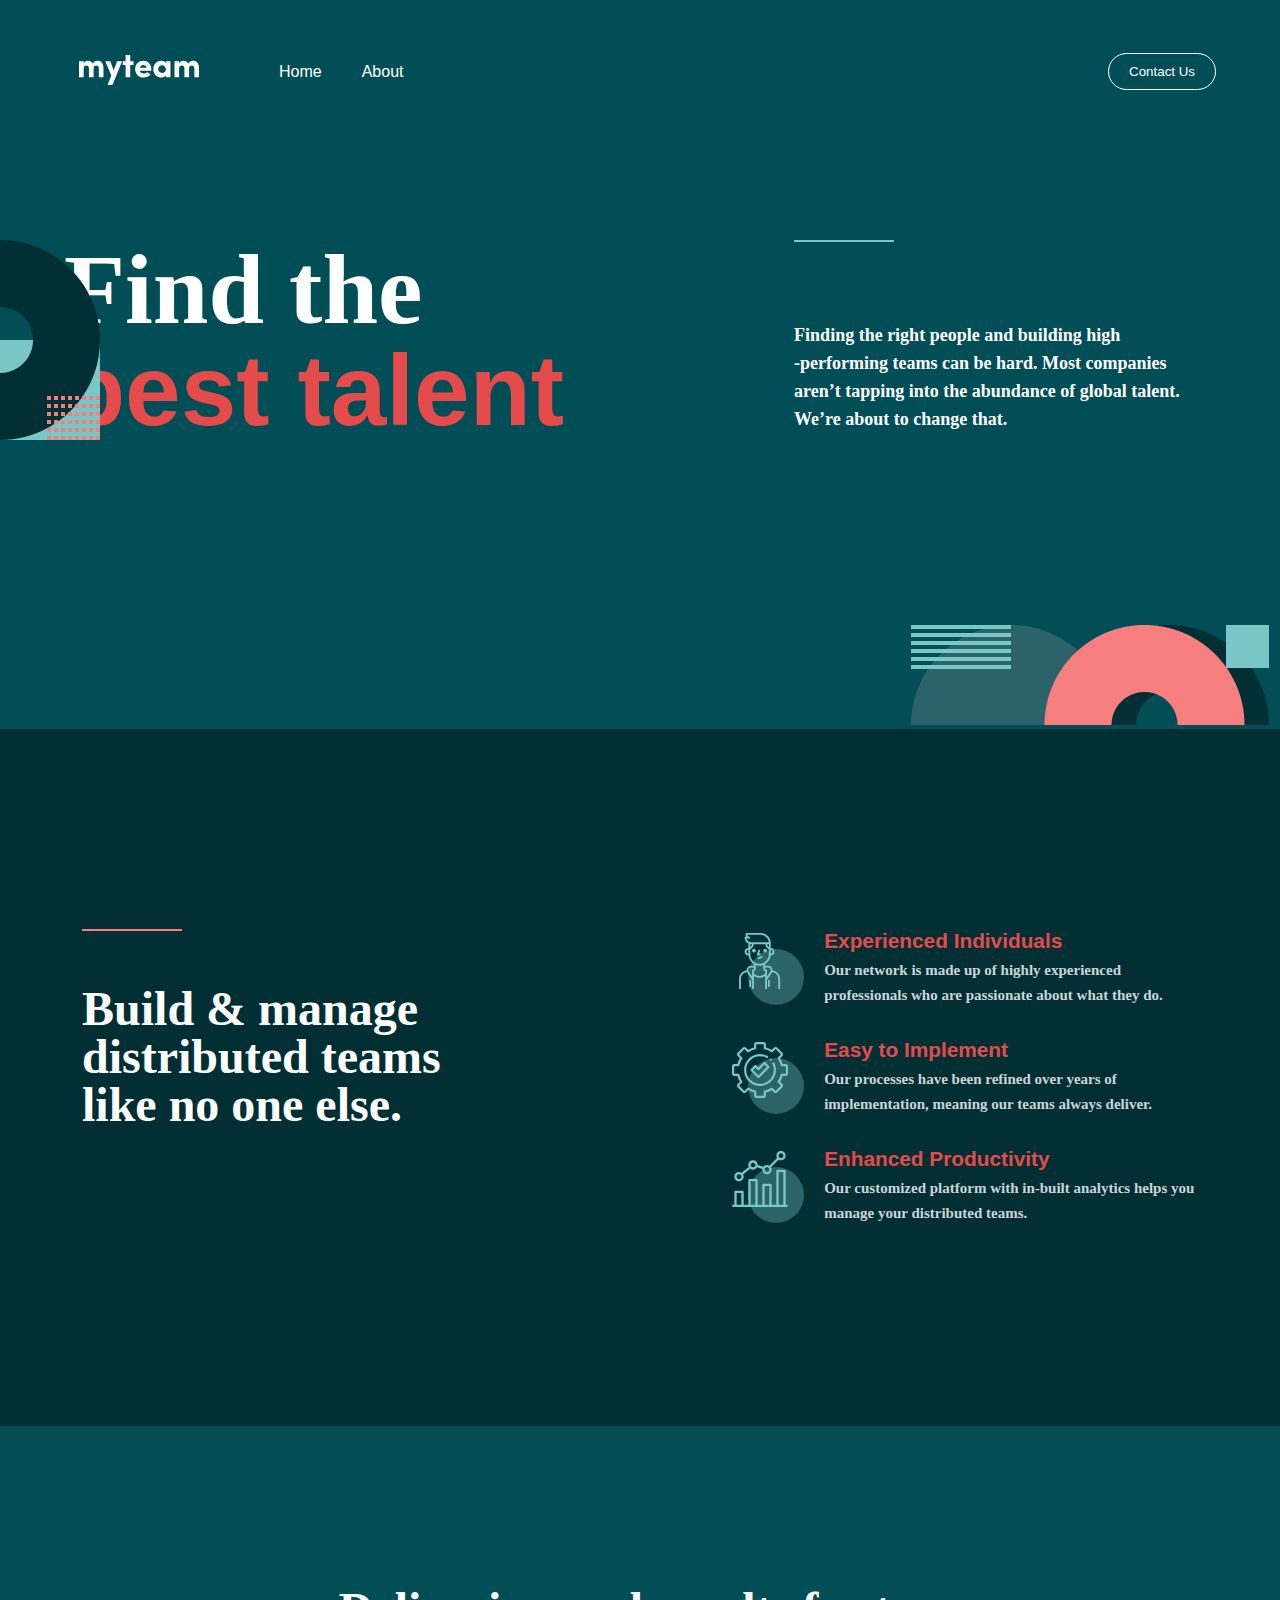
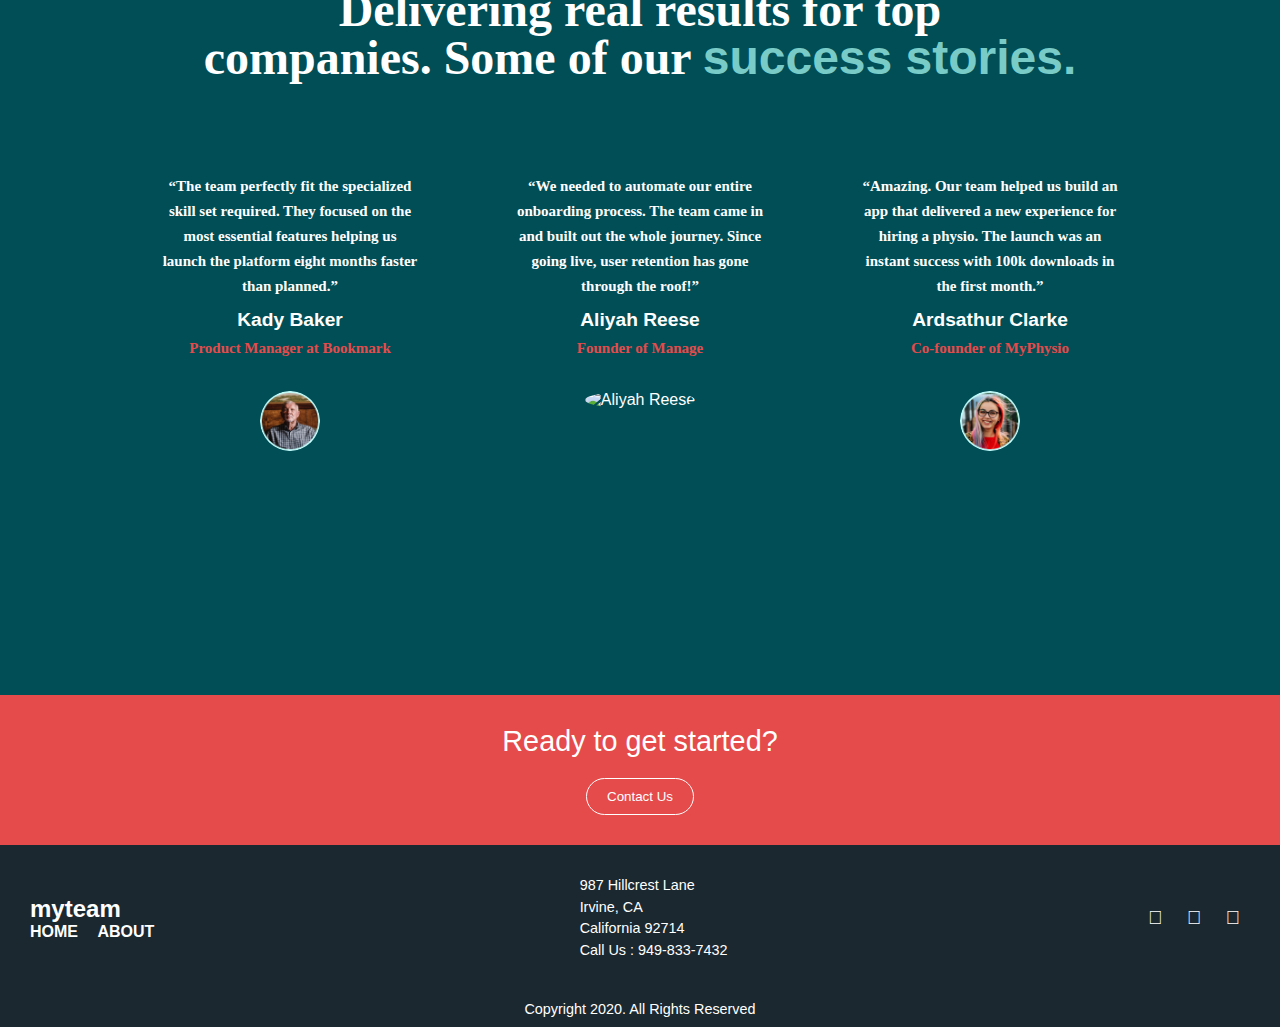
==== index.html @ 4fe640e7 "added" ====
<!DOCTYPE html>
<html lang="en">
  <head>
    <meta charset="UTF-8" />
    <meta name="viewport" content="width=device-width, initial-scale=1.0" />
    <title>MyTeam</title>
    <link rel="stylesheet" href="style.css" />
  </head>
  <body>
    <header class="container">
      <nav class="navbar">
        <div class="nav-links">
          <a href="./index.html"
            ><img src="./img//myteam 2.svg" alt="myteam logo" class="logo"
          /></a>
          <a class="link" href="#">Home</a>
          <a class="link" href="#">About</a>
        </div>
        <button class="contact-button">Contact Us</button>
      </nav>
    </header>

    <main class="main-content">
      <section class="intro container">
        <h1>
          Find the <br />
          <span class="highlight">best talent</span>
        </h1>
        <img class="headerAbsolute" src="./img/Group 8.png" alt="" />
        <div class="card2_wr">
          <div class="line"></div>
          <p class="intro-text">
            Finding the right people and building high <br />-performing teams
            can be hard. Most companies <br />
            aren’t tapping into the abundance of global talent. <br />
            We’re about to change that.
          </p>
        </div>
      </section>
      <img class="headerBA" src="./img/headerBottomAbsolute.png" alt="" />

      <section class="features">
        <div class="card3 container">
          <div class="line-wr">
            <div class="line line2"></div>
            <h2>
              Build & manage distributed teams <br />
              like no one else.
            </h2>
          </div>

          <div class="feature-list">
            <div class="feature-item">
              <img
                src="./img/1.svg"
                alt="Experienced Individuals Icon"
                class="feature-icon"
              />
              <div class="feature-content">
                <h3>Experienced Individuals</h3>
                <p>
                  Our network is made up of highly experienced professionals who
                  are passionate about what they do.
                </p>
              </div>
            </div>
            <div class="feature-item">
              <img
                src="./img/2.svg"
                alt="Easy to Implement Icon"
                class="feature-icon"
              />
              <div class="feature-content">
                <h3>Easy to Implement</h3>
                <p>
                  Our processes have been refined over years of implementation,
                  meaning our teams always deliver.
                </p>
              </div>
            </div>
            <div class="feature-item">
              <img
                src="./img/3.svg"
                alt="Enhanced Productivity Icon"
                class="feature-icon"
              />
              <div class="feature-content">
                <h3>Enhanced Productivity</h3>
                <p>
                  Our customized platform with in-built analytics helps you
                  manage your distributed teams.
                </p>
              </div>
            </div>
          </div>
        </div>
      </section>

      <section class="testimonials container">
        <h2>
          Delivering real results for top <br />
          companies. Some of our <span class="success">success stories.</span>
        </h2>
        <div class="testimonial-list">
          <div class="testimonial-item">
            <p>
              “The team perfectly fit the specialized skill set required. They
              focused on the most essential features helping us launch the
              platform eight months faster than planned.”
            </p>
            <h4 class="success">Kady Baker</h4>
            <p class="position">Product Manager at Bookmark</p>
            <img
              src="./img/profileImg1.png"
              alt="Kady Baker"
              class="profile-image"
            />
          </div>
          <div class="testimonial-item">
            <p>
              “We needed to automate our entire onboarding process. The team
              came in and built out the whole journey. Since going live, user
              retention has gone through the roof!”
            </p>
            <h4 class="success">Aliyah Reese</h4>
            <p class="position">Founder of Manage</p>
            <img src="./img/" alt="Aliyah Reese" class="profile-image" />
          </div>
          <div class="testimonial-item">
            <p>
              “Amazing. Our team helped us build an app that delivered a new
              experience for hiring a physio. The launch was an instant success
              with 100k downloads in the first month.”
            </p>
            <h4 class="success">Ardsathur Clarke</h4>
            <p class="position">Co-founder of MyPhysio</p>
            <img
              src="./img/profileImg3.png"
              alt="Arthur Clarke"
              class="profile-image"
            />
          </div>
        </div>
      </section>
    </main>

    <footer class="footer">
      <div class="">
        <div class="footer-content ">
          <p class="footer-heading">Ready to get started?</p>
          <button class="contact-button">Contact Us</button>
        </div>
        <div class="footer-bottom">
          <div class="footer-logo">
            <p>myteam</p>
            <nav>
              <a href="#">home</a>
              <a href="#">about</a>
            </nav>
          </div>
          <div class="footer-info">
            <p>
              987 Hillcrest Lane<br />
              Irvine, CA<br />
              California 92714<br />
              Call Us : 949-833-7432
            </p>
          </div>
          <div class="footer-social">
            <a href="#">&#xf09a;</a>
            <!-- Facebook icon -->
            <a href="#">&#xf16d;</a>
            <!-- Pinterest icon -->
            <a href="#">&#xf099;</a>
            <!-- Twitter icon -->
          </div>
        </div>
        <p class="footer-copyright">Copyright 2020. All Rights Reserved</p>
      </div>
    </footer>
  </body>
</html>
---- style.css ----
* {
  margin: 0;
  padding: 0;
  box-sizing: border-box;
  font-family: Arial, sans-serif;
}

body {
  background-color: #014e56;
  color: #ffffff;
}

.container {
  width: 90%;
  max-width: 1200px;
  margin: 0 auto;
}

.navbar {
  display: flex;
  justify-content: space-between;
  align-items: center;
  margin-top: 33px;
  padding: 20px 0;
}

.logo {
  width: 120px;
  margin-right: 40px;
  cursor: pointer;
}

.nav-links a {
  margin: 0 15px;
  text-decoration: none;
  color: #ffffff;
}
.headerBA {
  margin-top: 183px;
  margin-left: 900px;
}
.contact-button {
  background-color: transparent;
  border: 1px solid #ffffff;
  padding: 10px 20px;
  color: #ffffff;
  cursor: pointer;
  border-radius: 50px;
  transition: all 0.5s;
}
.contact-button:hover {
  background: white;
  color: black;
}
.nav-links {
  display: flex;
  align-items: center;
  gap: 10px;
}
.main-content {
  text-align: center;
  padding: 60px 0;
  margin-top: 70px;
}
.headerAbsolute {
  position: absolute;
  left: 0;
}
.intro h1 {
  font-family: Livvic;
  font-size: 100px;
  font-weight: 700;
  line-height: 100px;
  text-align: left;
}
.intro {
  display: flex;
  gap: 230px;
}
.intro .highlight {
  color: #e54b4b;
}

.intro-text {
  font-family: Livvic;
  font-size: 18px;
  font-weight: 600;
  line-height: 28px;
  text-align: left;
}
.line {
  width: 100px;
  height: 2px;
  background: #79c8c7;
}

.card2_wr {
  display: flex;
  flex-direction: column;
  gap: 79px;
}
.link:hover {
  color: #f67e7e;
}
.link {
  transition: all 0.5s;
}
.features {
  background-color: #012f34;
  padding: 200px 20px;
  color: #ffffff;
  text-align: left;
}

.features h2 {
  font-size: 2em;
  color: #ffffff;
  margin-bottom: 40px;
  text-align: center;
}
.line2 {
  background: #f67e7e;
}
.line-wr h2 {
  font-size: 48px;
  font-weight: 700;
  line-height: 48px;
  text-align: left;
}

.feature-list {
  display: flex;
  flex-direction: column;
  gap: 30px;
  align-items: flex-start;
}

.feature-item {
  display: flex;
  align-items: center;
}

.feature-icon {
  width: 72px;
  height: 72px;
  margin-right: 20px;
}

.feature-content h3 {
  font-size: 1.3em;
  color: #e54b4b;
  margin-bottom: 5px;
}

.feature-content p {
  font-family: Livvic;
  font-size: 15px;
  font-weight: 600;
  line-height: 25px;
  text-align: left;
  color: #ccd5d6;
}

.testimonials {
    padding: 160px 20px;
    color: #ffffff;
    text-align: center;
  }
  
  .testimonials h2 {
    font-family: Livvic;
    font-size: 48px;
    font-weight: 700;
    line-height: 48px;
    text-align: center;
    
  }
  
  .testimonial-list {
    display: flex;
    flex-direction: row;
    justify-content: space-between;
    gap: 30px;
    max-width: 1000px;
    margin: 0 auto;
  }
  
  .testimonial-item {
    padding: 20px;
    margin-top: 72px;
    border-radius: 10px;
    width: 100%;
    max-width: 300px;
    text-align: center;
    position: relative;
  }


  
  .testimonial-item p {
    font-family: Livvic;
    font-size: 15px;
    font-weight: 600;
    line-height: 25px;
    text-align: center;
    
  }
  .success{
    color: #79cbc7
  }
  .testimonial-item h4 {
    font-size: 1.2em;
    color: #ffffff;
    margin: 10px 0 5px;
  }
  
  .position {
    color: #e54b4b;
    font-size: 0.9em;
    margin-bottom: 20px;
  }
  
  .profile-image {
    width: 60px;
    height: 60px;
    border-radius: 50%;
    margin-top: 10px;
    object-fit: cover;
  }
  

/* Footer Styling */
.footer {
    font-family: Arial, sans-serif;
    color: #ffffff;
  }
  
  .footer-content {
    background-color: #e54b4b;
    text-align: center;
    padding: 30px 0;
  }
  
  .footer-heading {
    font-size: 1.8em;
    margin-bottom: 20px;
  }
  

  
  .footer-bottom {
    display: flex;
    justify-content: space-between;
    align-items: center;
    background-color: #1c2830;
    padding: 30px;
  }
  
  .footer-logo p {
    font-size: 1.5em;
    font-weight: bold;
    margin: 0;
  }
  
  .footer-logo nav a {
    color: #ffffff;
    text-decoration: none;
    margin-right: 15px;
    text-transform: uppercase;
    font-weight: bold;
  }
  
  .footer-info {
    font-size: 0.9em;
    line-height: 1.5;
  }
  
  .footer-social a {
    color: #ffffff;
    font-size: 1.2em;
    margin: 0 10px;
    text-decoration: none;
  }
  
  .footer-social a::before {
    font-family: FontAwesome;
  }
  
  .footer-social a:hover {
    color: #e54b4b;
  }
  
  .footer-copyright {
    text-align: center;
    background-color: #1c2830;
    color: #ffffff;
    padding: 10px;
    font-size: 0.9em;
  }
  
.card3 {
  display: flex;
  gap: 200px;
}
.card3 h2 {
  font-family: Livvic;
  font-size: 48px;
  font-weight: 700;
  line-height: 48px;
  text-align: left;
}
.line-wr {
  display: flex;
  flex-direction: column;
  gap: 54px;
}
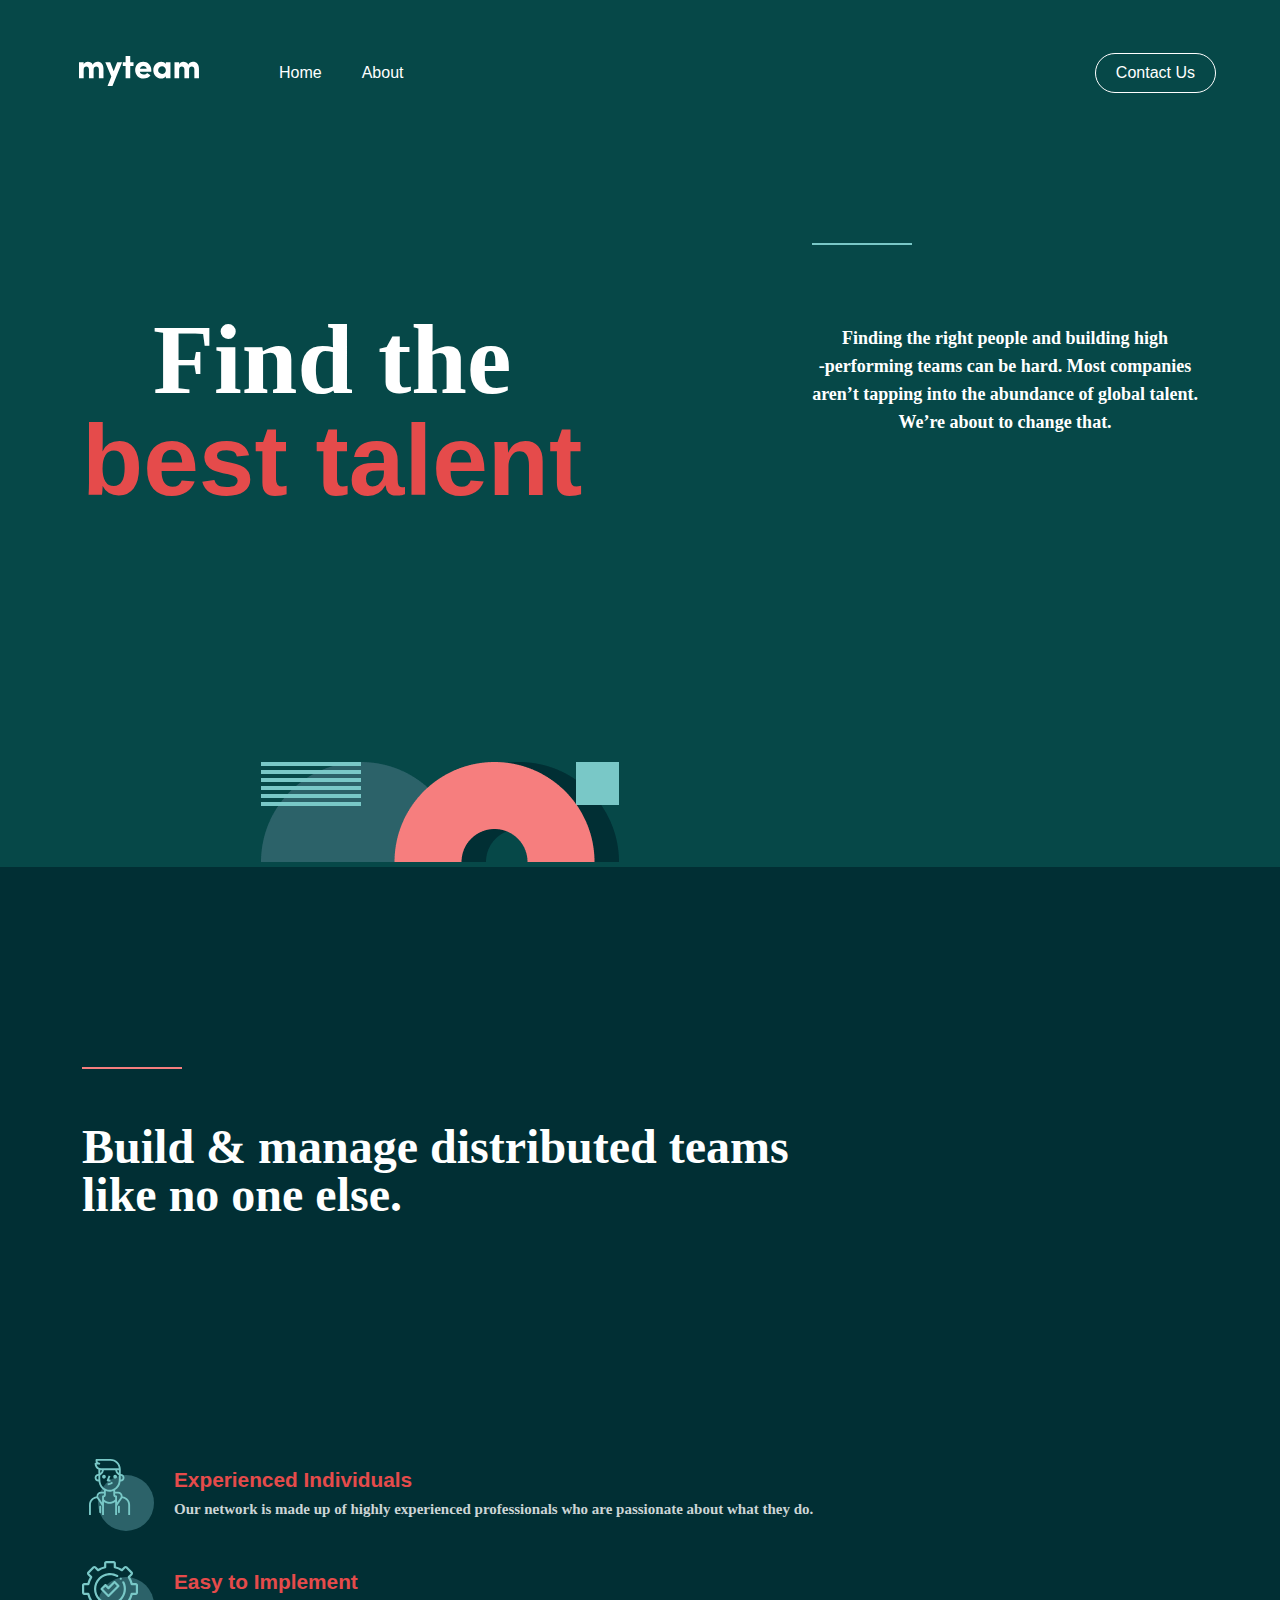
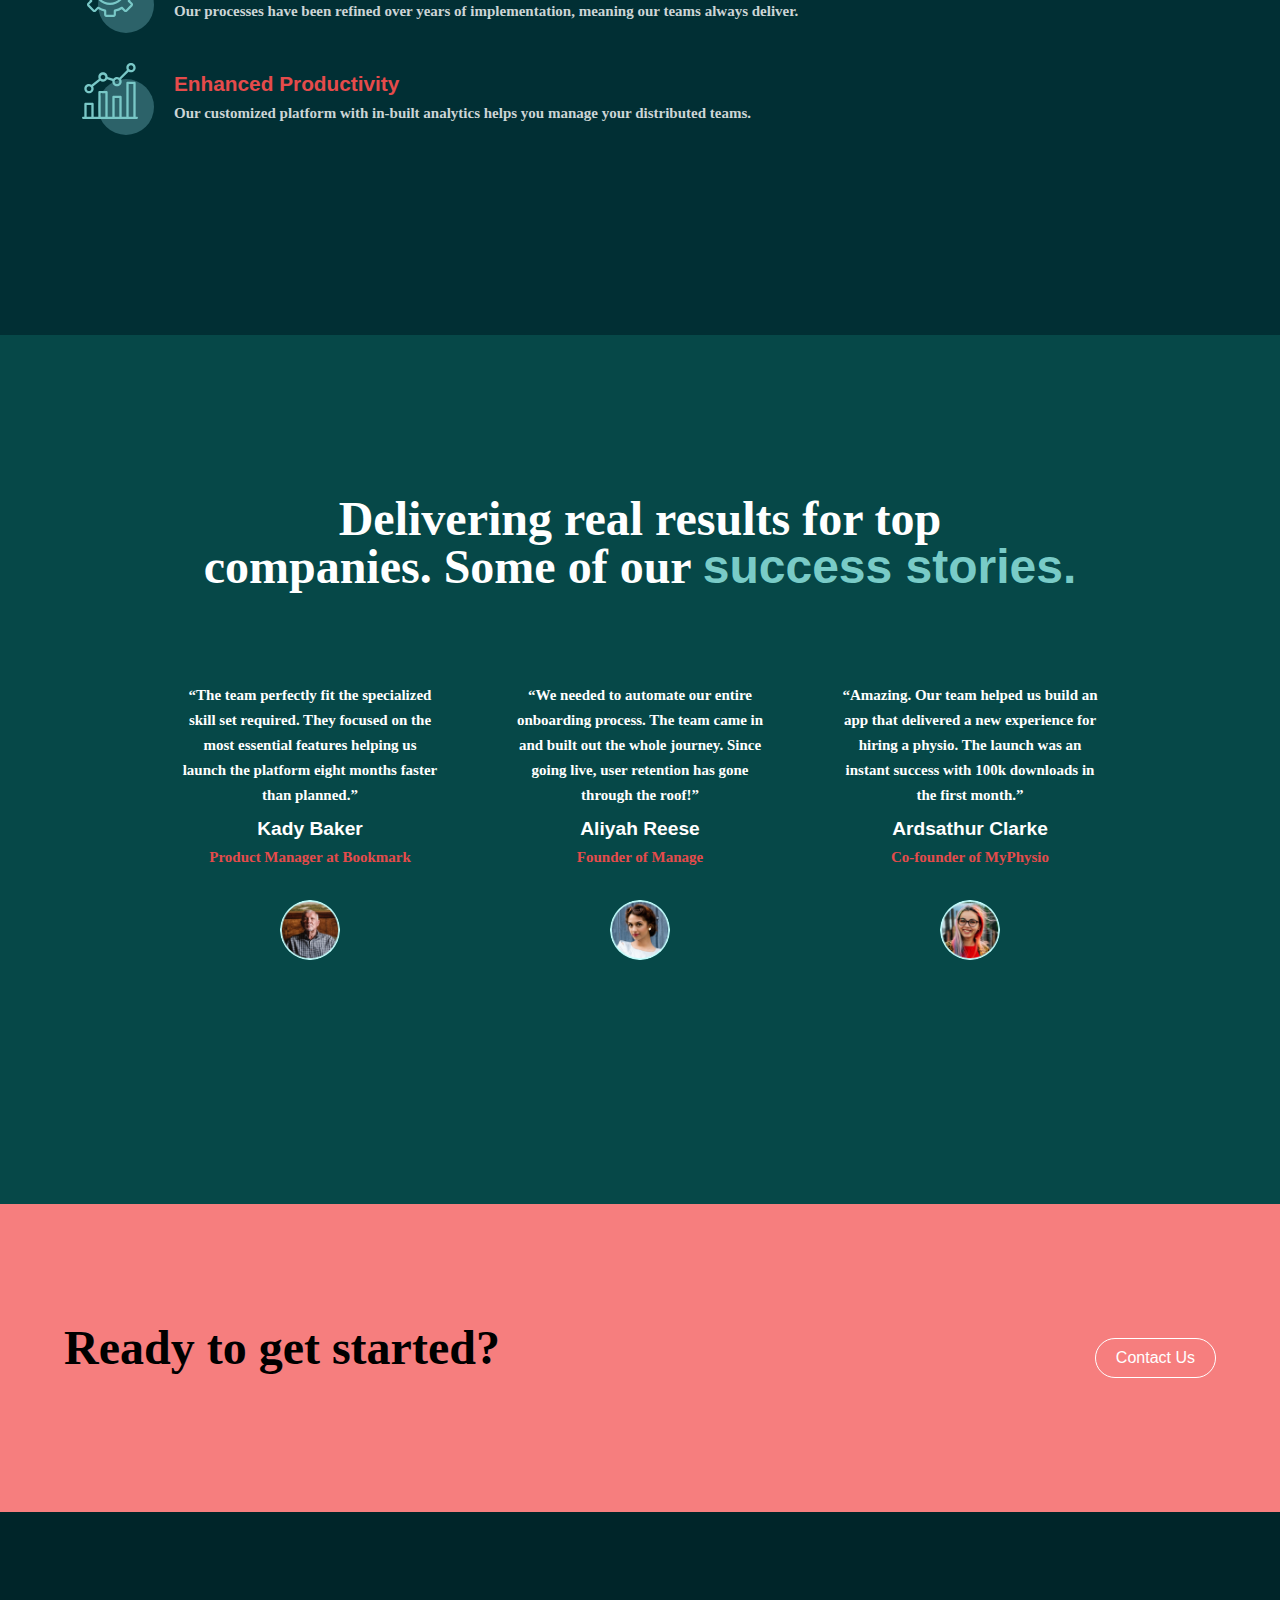
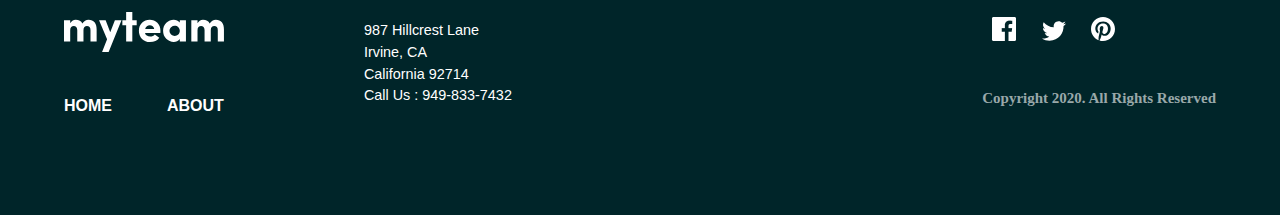
==== commit ba4dc0b7: "added full" ====
--- a/index.html
+++ b/index.html
@@ -5,6 +5,7 @@
     <meta name="viewport" content="width=device-width, initial-scale=1.0" />
     <title>MyTeam</title>
     <link rel="stylesheet" href="style.css" />
+    <link rel="stylesheet" href="./normalize.css">
   </head>
   <body>
     <header class="container">
@@ -13,10 +14,10 @@
           <a href="./index.html"
             ><img src="./img//myteam 2.svg" alt="myteam logo" class="logo"
           /></a>
-          <a class="link" href="#">Home</a>
-          <a class="link" href="#">About</a>
-        </div>
-        <button class="contact-button">Contact Us</button>
+          <a class="link" href="./index.html">Home</a>
+          <a class="link" href="./about.html">About</a>
+        </div>
+       <a href="./contact.html"><button class="contact-button">Contact Us</button></a> 
       </nav>
     </header>
 
@@ -124,7 +125,7 @@
             </p>
             <h4 class="success">Aliyah Reese</h4>
             <p class="position">Founder of Manage</p>
-            <img src="./img/" alt="Aliyah Reese" class="profile-image" />
+            <img src="./img/profileImg2.png" alt="Aliyah Reese" class="profile-image" />
           </div>
           <div class="testimonial-item">
             <p>
@@ -146,36 +147,65 @@
 
     <footer class="footer">
       <div class="">
-        <div class="footer-content ">
-          <p class="footer-heading">Ready to get started?</p>
-          <button class="contact-button">Contact Us</button>
-        </div>
-        <div class="footer-bottom">
-          <div class="footer-logo">
-            <p>myteam</p>
-            <nav>
-              <a href="#">home</a>
-              <a href="#">about</a>
-            </nav>
-          </div>
-          <div class="footer-info">
-            <p>
-              987 Hillcrest Lane<br />
-              Irvine, CA<br />
-              California 92714<br />
-              Call Us : 949-833-7432
-            </p>
-          </div>
+        <div class="footer-content">
+          <div class="footer-cardWr container">
+            <p class="footer-heading">Ready to get started?</p>
+            <a href="/contact.html"><button class="contact-button">Contact Us</button></a>
+          </div>
+        </div>
+        <div class="footer-bottom container">
+          <div class="foterCardWR">
+            <div class="footer-logo">
+              <img src="./img/myteam 2.svg" alt="" />
+              <nav class="footer-nav">
+                <a href="./index.html">home</a>
+                <a href="./about.html">about</a>
+              </nav>
+              <div class=" footerMedia">
+
+                <a href="https://www.facebook.com/">
+                  <img src="./img/facebook.png" alt="" />
+                </a>
+               
+                <a href="https://x.com/?lang=en">
+                  <img src="./img/twitter.svg" alt="" />
+                </a>
+                
+                <a href="https://www.pinterest.com  ">
+                  <img src="./img/pinterest.svg" alt="" />
+                </a>   
+    
+              </div>
+            </div>
+            <div class="footer-info">
+              <p>
+                987 Hillcrest Lane<br />
+                Irvine, CA<br />
+                California 92714<br />
+                Call Us : 949-833-7432
+              </p>
+            </div>
+          </div>
+
           <div class="footer-social">
-            <a href="#">&#xf09a;</a>
-            <!-- Facebook icon -->
-            <a href="#">&#xf16d;</a>
-            <!-- Pinterest icon -->
-            <a href="#">&#xf099;</a>
-            <!-- Twitter icon -->
-          </div>
-        </div>
+
+            <a href="https://www.facebook.com/">
+              <img src="./img/facebook.png" alt="" />
+            </a>
+           
+            <a href="https://x.com/?lang=en">
+              <img src="./img/twitter.svg" alt="" />
+            </a>
+            
+            <a href="https://www.pinterest.com  ">
+              <img src="./img/pinterest.svg" alt="" />
+            </a>   
         <p class="footer-copyright">Copyright 2020. All Rights Reserved</p>
+
+          </div>
+
+        </div>
+
       </div>
     </footer>
   </body>
--- a/style.css
+++ b/style.css
@@ -1,316 +1 @@
-* {
-  margin: 0;
-  padding: 0;
-  box-sizing: border-box;
-  font-family: Arial, sans-serif;
-}
-
-body {
-  background-color: #014e56;
-  color: #ffffff;
-}
-
-.container {
-  width: 90%;
-  max-width: 1200px;
-  margin: 0 auto;
-}
-
-.navbar {
-  display: flex;
-  justify-content: space-between;
-  align-items: center;
-  margin-top: 33px;
-  padding: 20px 0;
-}
-
-.logo {
-  width: 120px;
-  margin-right: 40px;
-  cursor: pointer;
-}
-
-.nav-links a {
-  margin: 0 15px;
-  text-decoration: none;
-  color: #ffffff;
-}
-.headerBA {
-  margin-top: 183px;
-  margin-left: 900px;
-}
-.contact-button {
-  background-color: transparent;
-  border: 1px solid #ffffff;
-  padding: 10px 20px;
-  color: #ffffff;
-  cursor: pointer;
-  border-radius: 50px;
-  transition: all 0.5s;
-}
-.contact-button:hover {
-  background: white;
-  color: black;
-}
-.nav-links {
-  display: flex;
-  align-items: center;
-  gap: 10px;
-}
-.main-content {
-  text-align: center;
-  padding: 60px 0;
-  margin-top: 70px;
-}
-.headerAbsolute {
-  position: absolute;
-  left: 0;
-}
-.intro h1 {
-  font-family: Livvic;
-  font-size: 100px;
-  font-weight: 700;
-  line-height: 100px;
-  text-align: left;
-}
-.intro {
-  display: flex;
-  gap: 230px;
-}
-.intro .highlight {
-  color: #e54b4b;
-}
-
-.intro-text {
-  font-family: Livvic;
-  font-size: 18px;
-  font-weight: 600;
-  line-height: 28px;
-  text-align: left;
-}
-.line {
-  width: 100px;
-  height: 2px;
-  background: #79c8c7;
-}
-
-.card2_wr {
-  display: flex;
-  flex-direction: column;
-  gap: 79px;
-}
-.link:hover {
-  color: #f67e7e;
-}
-.link {
-  transition: all 0.5s;
-}
-.features {
-  background-color: #012f34;
-  padding: 200px 20px;
-  color: #ffffff;
-  text-align: left;
-}
-
-.features h2 {
-  font-size: 2em;
-  color: #ffffff;
-  margin-bottom: 40px;
-  text-align: center;
-}
-.line2 {
-  background: #f67e7e;
-}
-.line-wr h2 {
-  font-size: 48px;
-  font-weight: 700;
-  line-height: 48px;
-  text-align: left;
-}
-
-.feature-list {
-  display: flex;
-  flex-direction: column;
-  gap: 30px;
-  align-items: flex-start;
-}
-
-.feature-item {
-  display: flex;
-  align-items: center;
-}
-
-.feature-icon {
-  width: 72px;
-  height: 72px;
-  margin-right: 20px;
-}
-
-.feature-content h3 {
-  font-size: 1.3em;
-  color: #e54b4b;
-  margin-bottom: 5px;
-}
-
-.feature-content p {
-  font-family: Livvic;
-  font-size: 15px;
-  font-weight: 600;
-  line-height: 25px;
-  text-align: left;
-  color: #ccd5d6;
-}
-
-.testimonials {
-    padding: 160px 20px;
-    color: #ffffff;
-    text-align: center;
-  }
-  
-  .testimonials h2 {
-    font-family: Livvic;
-    font-size: 48px;
-    font-weight: 700;
-    line-height: 48px;
-    text-align: center;
-    
-  }
-  
-  .testimonial-list {
-    display: flex;
-    flex-direction: row;
-    justify-content: space-between;
-    gap: 30px;
-    max-width: 1000px;
-    margin: 0 auto;
-  }
-  
-  .testimonial-item {
-    padding: 20px;
-    margin-top: 72px;
-    border-radius: 10px;
-    width: 100%;
-    max-width: 300px;
-    text-align: center;
-    position: relative;
-  }
-
-
-  
-  .testimonial-item p {
-    font-family: Livvic;
-    font-size: 15px;
-    font-weight: 600;
-    line-height: 25px;
-    text-align: center;
-    
-  }
-  .success{
-    color: #79cbc7
-  }
-  .testimonial-item h4 {
-    font-size: 1.2em;
-    color: #ffffff;
-    margin: 10px 0 5px;
-  }
-  
-  .position {
-    color: #e54b4b;
-    font-size: 0.9em;
-    margin-bottom: 20px;
-  }
-  
-  .profile-image {
-    width: 60px;
-    height: 60px;
-    border-radius: 50%;
-    margin-top: 10px;
-    object-fit: cover;
-  }
-  
-
-/* Footer Styling */
-.footer {
-    font-family: Arial, sans-serif;
-    color: #ffffff;
-  }
-  
-  .footer-content {
-    background-color: #e54b4b;
-    text-align: center;
-    padding: 30px 0;
-  }
-  
-  .footer-heading {
-    font-size: 1.8em;
-    margin-bottom: 20px;
-  }
-  
-
-  
-  .footer-bottom {
-    display: flex;
-    justify-content: space-between;
-    align-items: center;
-    background-color: #1c2830;
-    padding: 30px;
-  }
-  
-  .footer-logo p {
-    font-size: 1.5em;
-    font-weight: bold;
-    margin: 0;
-  }
-  
-  .footer-logo nav a {
-    color: #ffffff;
-    text-decoration: none;
-    margin-right: 15px;
-    text-transform: uppercase;
-    font-weight: bold;
-  }
-  
-  .footer-info {
-    font-size: 0.9em;
-    line-height: 1.5;
-  }
-  
-  .footer-social a {
-    color: #ffffff;
-    font-size: 1.2em;
-    margin: 0 10px;
-    text-decoration: none;
-  }
-  
-  .footer-social a::before {
-    font-family: FontAwesome;
-  }
-  
-  .footer-social a:hover {
-    color: #e54b4b;
-  }
-  
-  .footer-copyright {
-    text-align: center;
-    background-color: #1c2830;
-    color: #ffffff;
-    padding: 10px;
-    font-size: 0.9em;
-  }
-  
-.card3 {
-  display: flex;
-  gap: 200px;
-}
-.card3 h2 {
-  font-family: Livvic;
-  font-size: 48px;
-  font-weight: 700;
-  line-height: 48px;
-  text-align: left;
-}
-.line-wr {
-  display: flex;
-  flex-direction: column;
-  gap: 54px;
-}
+:root{--color-primary:#014e56;--color-secondary:#ffffff;--color-accent:#e54b4b;--color-accent-2:#79c8c7;--color-accent-3:#f67e7e;--color-accent-4:#012f34;--color-accent-5:#002529;--color-accent-6:#99a8a9;--color-accent-7:#a0c4d6;--color-accent-8:#16b0cb;--color-accent-9:#ddd;--color-accent-10:#064848}*{margin:0;padding:0;box-sizing:border-box;font-family:"Franklin Gothic Medium","Arial Narrow",Arial,sans-serif}body{background-color:var(--color-accent-10);color:var(--color-secondary);font-family:"Franklin Gothic Medium","Arial Narrow",Arial,sans-serif}.container{width:90%;max-width:1200px;margin:0 auto}.navbar{display:flex;justify-content:space-between;align-items:center;margin-top:33px;padding:20px 0}.logo{width:120px;margin-right:40px;cursor:pointer}.nav-links a{margin:0 15px;text-decoration:none;color:var(--color-secondary)}.headerBA{margin-top:183px;margin-left:900px}.contact-button{background-color:#fff0;border:1px solid var(--color-secondary);padding:10px 20px;color:var(--color-secondary);cursor:pointer;border-radius:50px;transition:all 0.5s}.contact-button:hover{background:var(--color-secondary);color:#000}.nav-links{display:flex;align-items:center;gap:10px}.main-content{text-align:center;padding:60px 0;margin-top:70px}.headerAbsolute{position:absolute;left:0}.intro h1{font-family:Livvic;font-size:100px;font-weight:700;line-height:100px;text-align:left}.intro{display:flex;flex-wrap:wrap;gap:230px}.intro .highlight{color:#e54b4b}.intro-text{font-family:Livvic;font-size:18px;font-weight:600;line-height:28px;text-align:left}.line{width:100px;height:2px;background:#79c8c7}.card2_wr{display:flex;flex-direction:column;gap:79px}.link:hover{color:#f67e7e}.link{transition:all 0.5s}.features{background-color:#012f34;padding:200px 20px;color:#fff;text-align:left}.features h2{font-size:2em;color:#fff;margin-bottom:40px;text-align:center}.line2{background:#f67e7e}.line-wr h2{font-size:48px;font-weight:700;line-height:48px;text-align:left}.feature-list{display:flex;flex-direction:column;gap:30px;align-items:flex-start}.feature-item{display:flex;align-items:center}.feature-icon{width:72px;height:72px;margin-right:20px}.feature-content h3{font-size:1.3em;color:#e54b4b;margin-bottom:5px}.feature-content p{font-family:Livvic;font-size:15px;font-weight:600;line-height:25px;text-align:left;color:#ccd5d6}.testimonials{padding:160px 20px;color:#fff;text-align:center}.testimonials h2{font-family:Livvic;font-size:48px;font-weight:700;line-height:48px;text-align:center}.testimonial-list{display:flex;flex-direction:row;justify-content:space-between;gap:30px;max-width:1000px;margin:0 auto}.testimonial-item{padding:20px;margin-top:72px;border-radius:10px;width:100%;max-width:300px;text-align:center;position:relative}.testimonial-item p{font-family:Livvic;font-size:15px;font-weight:600;line-height:25px;text-align:center}.success{color:#79cbc7}.testimonial-item h4{font-size:1.2em;color:#fff;margin:10px 0 5px}.position{color:#e54b4b;font-size:.9em;margin-bottom:20px}.profile-image{width:60px;height:60px;border-radius:50%;margin-top:10px;object-fit:cover}.footer{background:#002529;font-family:Arial,sans-serif;color:#fff}.footer-content{background-color:#f67e7e;text-align:center;padding:80px 0}.footer-cardWr{display:flex;align-items:center;justify-content:space-between}.footerMedia{margin-top:32px;display:none;gap:32px}.footerMedia img{margin-right:20px}.footer-content p{font-family:Livvic;font-size:48px;font-weight:700;line-height:48px;text-underline-position:from-font;text-decoration-skip-ink:none;color:#000}.footer-heading{font-size:1.8em;margin-bottom:20px}.footer-bottom{display:flex;justify-content:space-between;align-items:center;padding-top:100px;padding-bottom:100px}.footer-logo p{font-size:1.5em;font-weight:700;margin:0}.footer-logo nav a{color:#fff;text-decoration:none;margin-right:15px;text-transform:uppercase;font-weight:700}.footer-info{font-size:.9em;line-height:1.5}.footer-social a{color:#fff;font-size:1.2em;margin:0 10px;text-decoration:none}.footer-social a img::before{font-family:FontAwesome}.footer-social a img{transition:all 0.5s}.footer-social a img:hover{opacity:50%}.footer-copyright{font-family:Livvic;font-size:15px;font-weight:600;line-height:25px;text-align:right;text-underline-position:from-font;text-decoration-skip-ink:none;color:#99a8a9;margin-top:40px}.card3{display:flex;gap:200px}.card3 h2{font-family:Livvic;font-size:48px;font-weight:700;line-height:48px;text-align:left}.line-wr{display:flex;flex-direction:column;gap:54px}.containerr{max-width:1600px;margin:0 auto;box-sizing:border-box}.footer-nav{display:flex;align-items:center;gap:40px;margin-top:40px}.foterCardWR{display:flex;align-items:center;gap:125px}.aboutCard2{margin-top:130px}.introAb{display:flex;gap:290px;flex-wrap:wrap}.directors-section{background:#004047;text-align:center;margin-top:50px;padding:140px 0}.section-title{font-family:Livvic;font-size:48px;font-weight:700;line-height:48px;text-align:center;text-underline-position:from-font;text-decoration-skip-ink:none;margin-bottom:64px}.directors-grid{justify-content:space-between;display:flex;gap:30px;flex-wrap:wrap}.director-card{width:350px;background-color:#012f34;border-radius:10px;padding:20px;text-align:center;position:relative}.director-photo{width:100px;height:100px;border-radius:50%;margin-bottom:15px}.director-name{font-size:1.2em;margin:10px 0 5px;color:#a0c4d6}.director-role{margin-bottom:20px}.plus-button,.close-button{background-color:#ff5a5f;color:#fff;border:none;border-radius:50%;font-size:1.5em;width:40px;height:40px;position:absolute;bottom:-20px;left:50%;transform:translateX(-50%);cursor:pointer;transition:all 0.5s}.close-button{background:#16b0cb}.plus-button:hover{background:#00ff0d}.quote-card{display:flex;flex-direction:column;align-items:center;justify-content:center;padding:40px 20px}.director-quote{font-style:italic;color:#a0c4d6;margin:20px 0}.social-icons{display:flex;gap:10px;margin-bottom:20px}.social-icons a img:hover{opacity:60%}.social-icons a img{transition:0.5s all}.social-icons img{width:25px;height:25px}.aboutCard3{padding:140px;background:#012f34}.aboutCard3_div{display:flex;align-items:center;flex-wrap:wrap;gap:40px;justify-content:space-between}.small{width:100px}.aboutCard3_title{font-family:Livvic;font-size:48px;font-weight:700;line-height:48px;text-align:center;text-underline-position:from-font;text-decoration-skip-ink:none;margin-bottom:100px}.contact-section{display:flex;flex-wrap:wrap;color:#fff;padding:20px;border-radius:10px;margin-top:30px;margin-bottom:80px}.contact-info{flex:1;min-width:300px}.contact-info h2{font-family:Livvic;font-size:64px;font-weight:700;line-height:100px;text-align:left;text-underline-position:from-font;text-decoration-skip-ink:none}.contact-info p{font-family:Livvic;font-size:32px;font-weight:700;line-height:48px;text-align:left;text-underline-position:from-font;text-decoration-skip-ink:none;color:#f67e7e}.contact-topics .topic{display:flex;align-items:center;margin-bottom:15px}.topicImg{width:72px}.topic{margin-top:40px}.contact-topics .topic img{width:72px;height:72px;margin-right:10px}.contact-topics .topic span{font-family:Livvic;font-size:18px;font-weight:700;line-height:28px;text-align:left;text-underline-position:from-font;text-decoration-skip-ink:none}.contact-form{flex:1;padding:20px;min-width:300px}.contact-form form{display:flex;flex-direction:column}.contact-form input,.contact-form textarea{margin-bottom:15px;padding:10px;border:1px solid #ccc;border-radius:5px;font-size:1em;background:#fff0;border:none;border-bottom:1px solid #fff}.contact-form textarea{resize:vertical;min-height:100px}.contact-form button{padding:10px;width:123px;font-size:1em;font-weight:700;background-color:#fff;color:#064848;border:none;border-radius:50px;cursor:pointer;transition:background-color 0.3s ease}.contact-form button:hover{background-color:#ddd}@media (max-width:768px){.contact-section{flex-direction:column}.headerAbsolute{display:none}}@media (max-width:1400px){.headerAbsolute{display:none}.headerBA{margin-left:-400px}.intro{justify-content:center}.intro h1{text-align:center}.card2_wr p{text-align:center}.card3{flex-direction:column}.testimonial-list{flex-wrap:wrap;justify-content:center}.footer-cardWr{padding:40px 0}.directors-grid{justify-content:center}}@media (max-width:1200px){.footerMedia{display:block}.footer-social{display:none}.foterCardWR{gap:300px}}@media (max-width:612px){.footer-cardWr{padding:40px 0;flex-direction:column}.foterCardWR{flex-direction:column;justify-content:center;margin-left:90px}.navbar{flex-direction:column;justify-content:right}.nav-links{flex-direction:column;justify-content:right}.contact-button{margin-top:20px}.logo{margin-left:40px}}.contactMainWr{background:#fff0}